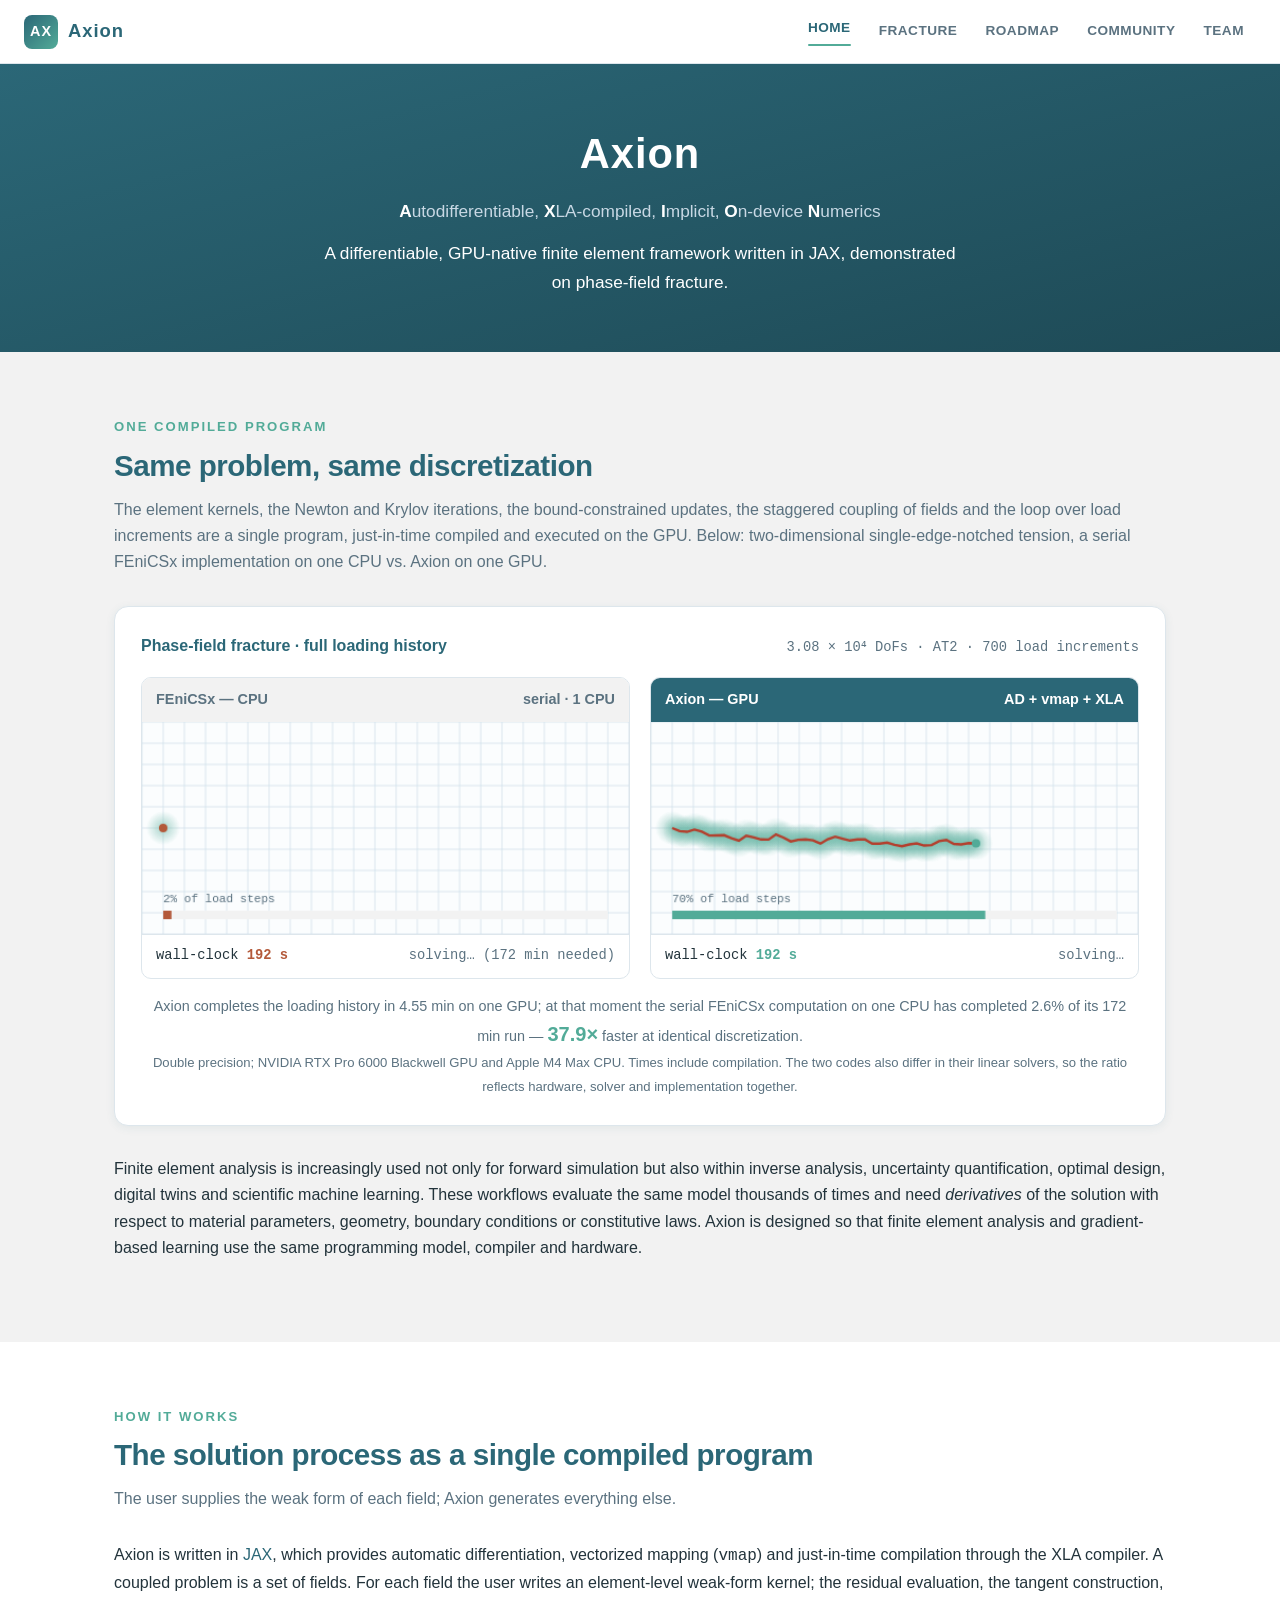
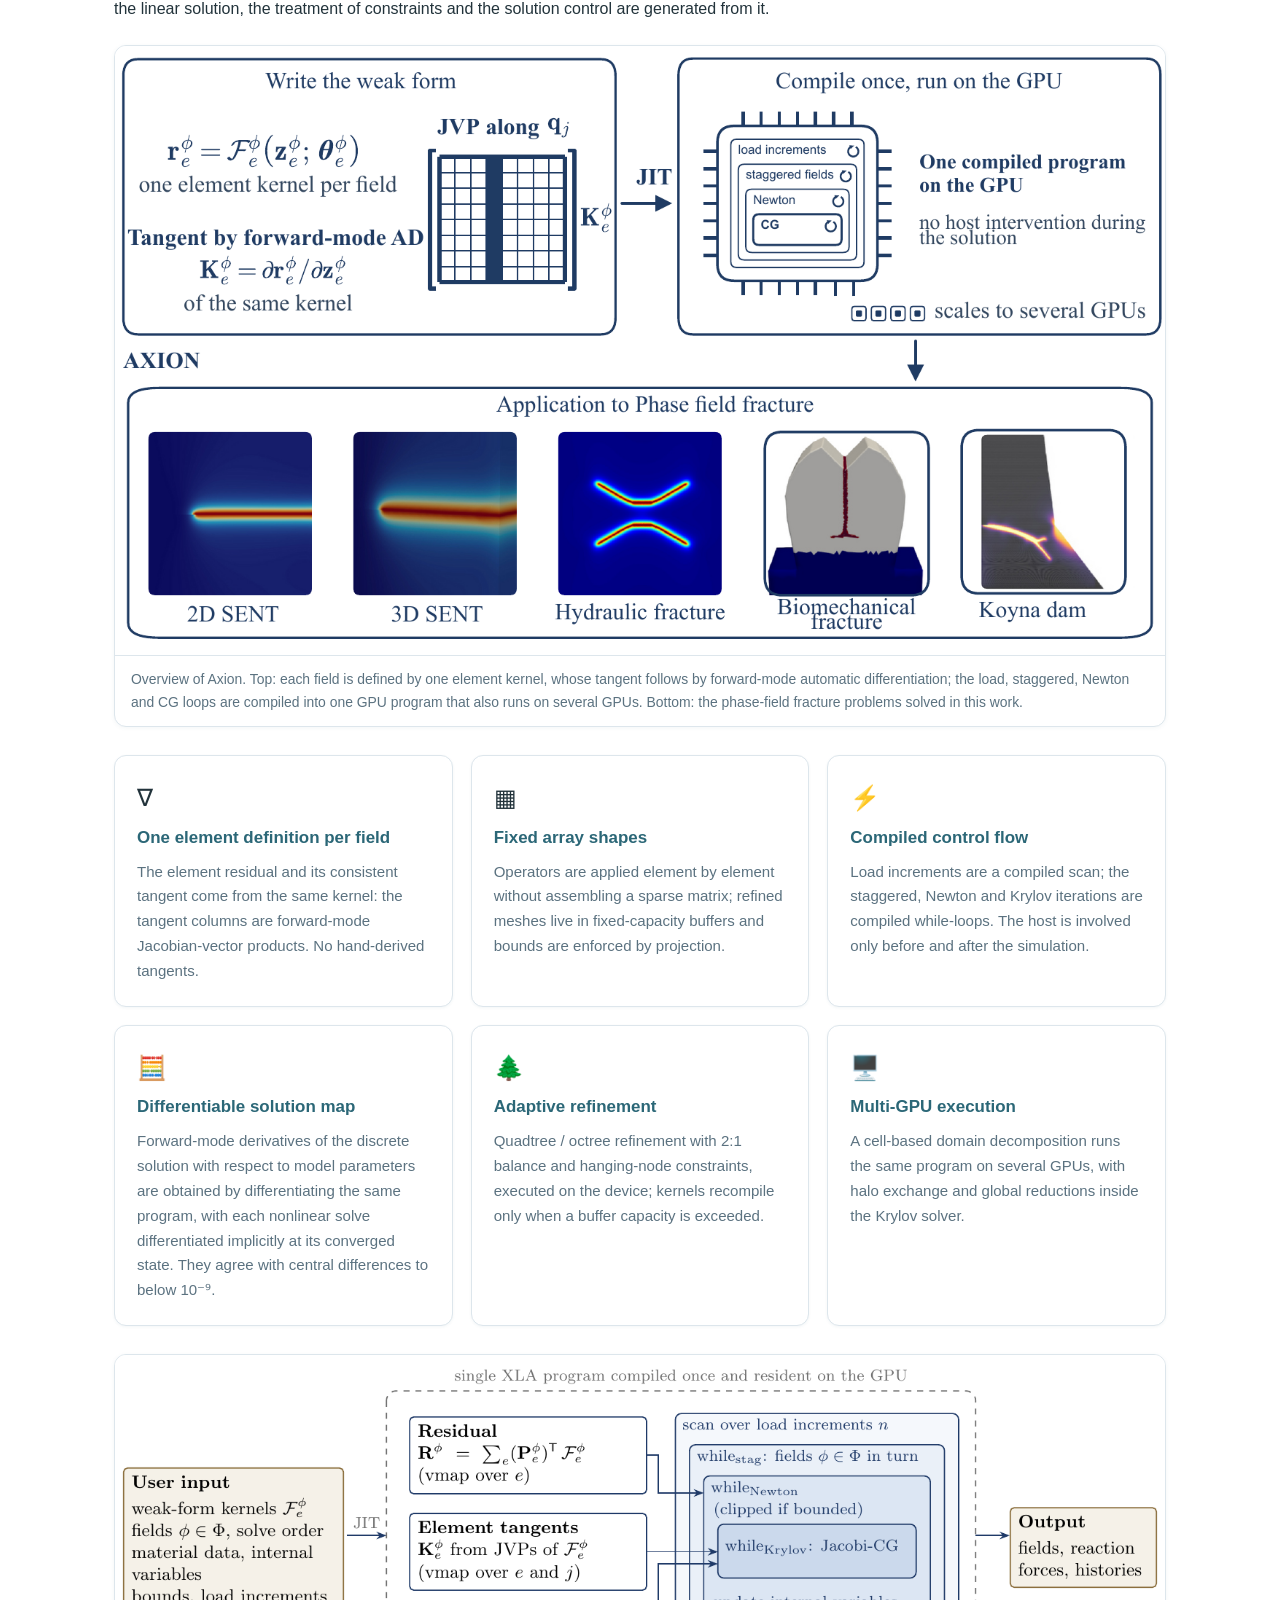
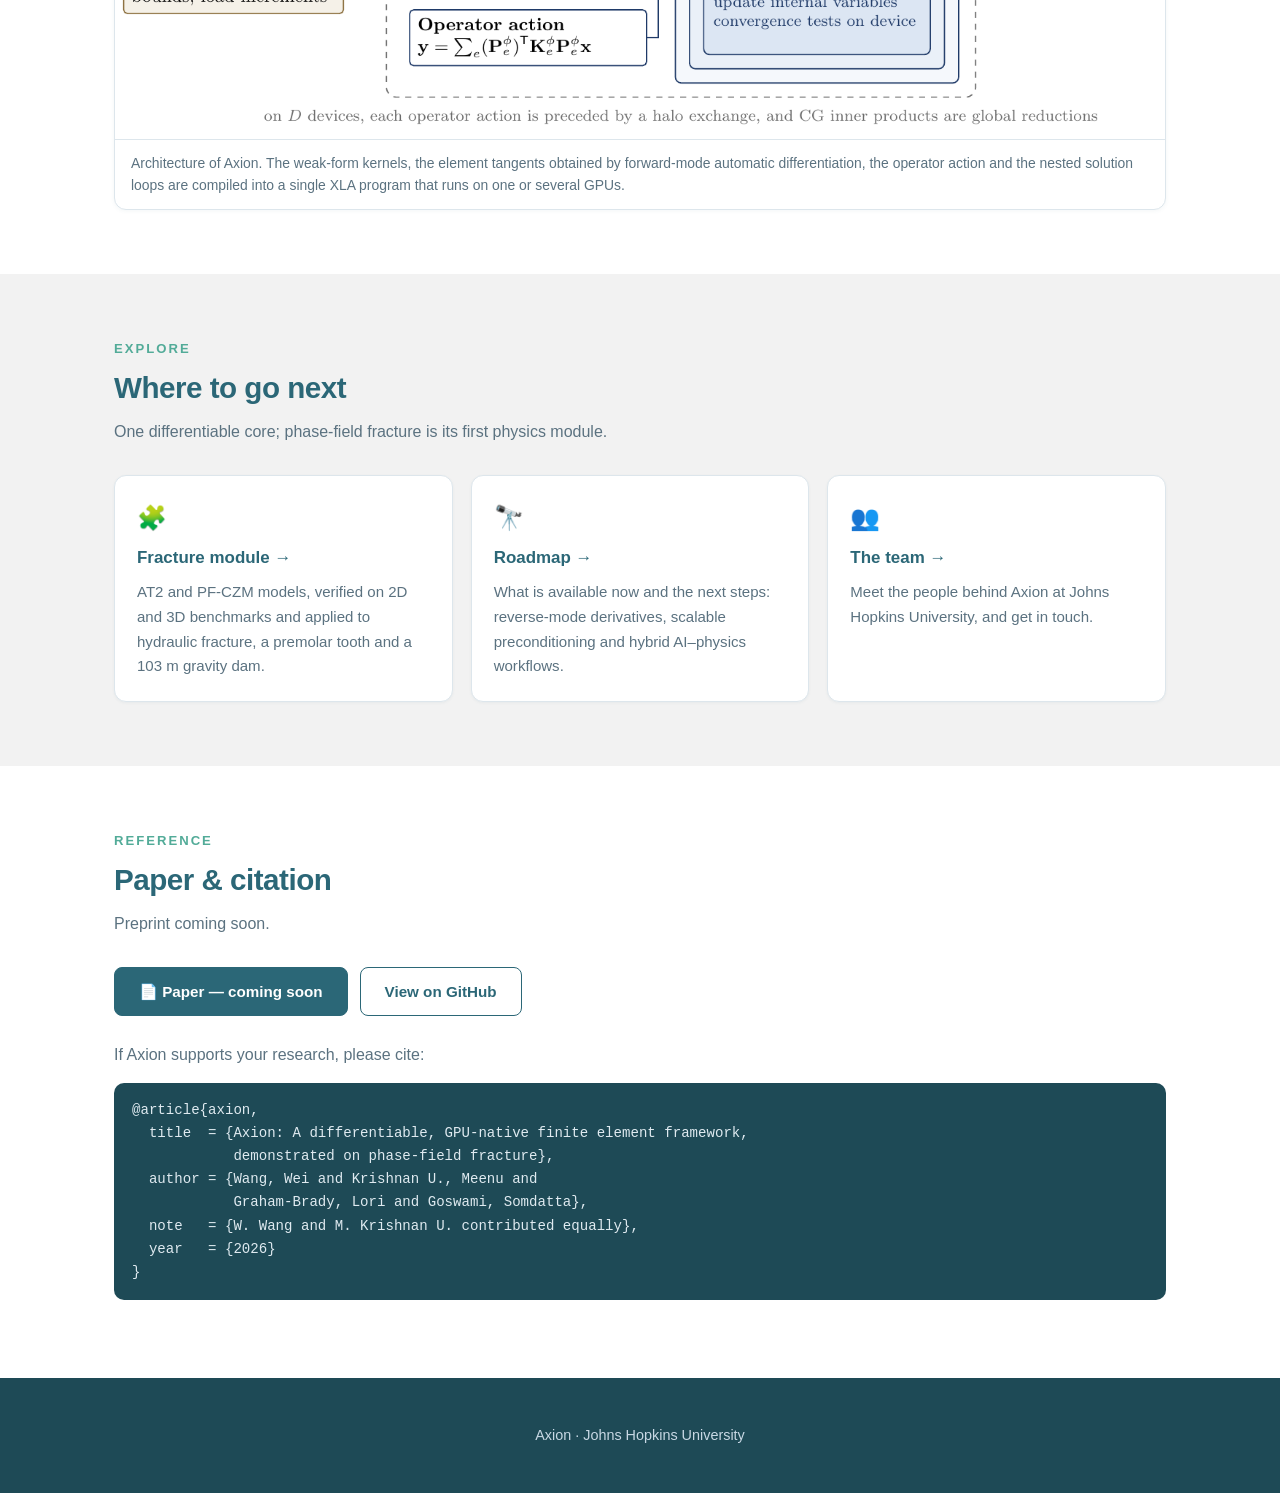
==== index.html @ ba072414 "initial commit" ====
<!DOCTYPE html>
<html lang="en">
<head>
<meta charset="UTF-8">
<meta name="viewport" content="width=device-width, initial-scale=1.0">
<title>Axion — A differentiable, GPU-native finite element framework</title>
<meta name="description" content="Axion: a differentiable, GPU-native finite element framework written in JAX. The complete nonlinear solution process, including load stepping, is compiled into a single program that runs on the GPU. Demonstrated on phase-field fracture.">
<link rel="stylesheet" href="assets/styles.css">
</head>
<body>

<!-- ===== NAV ===== -->
<nav class="nav">
  <a class="brand" href="index.html"><span class="logo">AX</span> Axion</a>
  <button class="burger" id="burger" aria-label="Menu">☰</button>
  <div class="links" id="navlinks">
    <a href="index.html" class="active">Home</a>
    <a href="fracture.html">Fracture</a>
    <a href="models.html">Roadmap</a>
    <a href="community.html">Community</a>
    <a href="team.html">Team</a>
  </div>
</nav>

<!-- ===== PAGE HEADER ===== -->
<header class="phead">
  <h1>Axion</h1>
  <p><strong style="color:#fff">A</strong>utodifferentiable, <strong style="color:#fff">X</strong>LA-compiled,
     <strong style="color:#fff">I</strong>mplicit, <strong style="color:#fff">O</strong>n-device
     <strong style="color:#fff">N</strong>umerics</p>
  <p style="margin-top:14px; color:#fff">A differentiable, GPU-native finite element framework written in JAX,
     demonstrated on phase-field fracture.</p>
</header>

<!-- ===== WALL-CLOCK COMPARISON ===== -->
<section id="game" class="block alt">
  <div class="wrap">
    <p class="kicker">One compiled program</p>
    <h2>Same problem, same discretization</h2>
    <p class="sub">The element kernels, the Newton and Krylov iterations, the bound-constrained updates, the
      staggered coupling of fields and the loop over load increments are a single program, just-in-time
      compiled and executed on the GPU. Below: two-dimensional single-edge-notched tension,
      a serial FEniCSx implementation on one CPU vs. Axion on one GPU.</p>

    <div class="race">
      <div class="race-head">
        <span class="t">Phase-field fracture · full loading history</span>
        <span class="d">3.08 × 10⁴ DoFs · AT2 · 700 load increments</span>
      </div>
      <div class="lanes">
        <div class="lane cpu">
          <div class="label"><span>FEniCSx — CPU</span><span>serial · 1 CPU</span></div>
          <canvas id="cv-cpu" width="460" height="200"></canvas>
          <div class="meter"><span>wall-clock <span class="clock" id="clk-cpu">0 s</span></span><span class="status" id="st-cpu">solving…</span></div>
        </div>
        <div class="lane gpu">
          <div class="label"><span>Axion — GPU</span><span>AD + vmap + XLA</span></div>
          <canvas id="cv-gpu" width="460" height="200"></canvas>
          <div class="meter"><span>wall-clock <span class="clock" id="clk-gpu">0 s</span></span><span class="status" id="st-gpu">solving…</span></div>
        </div>
      </div>
      <div class="race-foot">
        Axion completes the loading history in 4.55 min on one GPU; at that moment the serial FEniCSx
        computation on one CPU has completed 2.6% of its 172 min run —
        <span class="big">37.9×</span> faster at identical discretization.
        <br><span style="font-size:.82rem">Double precision; NVIDIA RTX Pro 6000 Blackwell GPU and
        Apple M4 Max CPU. Times include compilation. The two codes also differ in their linear
        solvers, so the ratio reflects hardware, solver and implementation together.</span>
      </div>
    </div>

    <p class="body" style="margin-top:30px">
      Finite element analysis is increasingly used not only for forward simulation but also
      within inverse analysis, uncertainty quantification, optimal design, digital twins and
      scientific machine learning. These workflows evaluate the same model thousands of
      times and need <em>derivatives</em> of the solution with respect to material
      parameters, geometry, boundary conditions or constitutive laws. Axion is designed so
      that finite element analysis and gradient-based learning use the same programming
      model, compiler and hardware.
    </p>
  </div>
</section>

<!-- ===== ARCHITECTURE ===== -->
<section id="jax" class="block">
  <div class="wrap">
    <p class="kicker">How it works</p>
    <h2>The solution process as a single compiled program</h2>
    <p class="sub">The user supplies the weak form of each field; Axion generates everything else.</p>
    <p class="body">
      Axion is written in <a href="https://github.com/jax-ml/jax">JAX</a>, which provides
      automatic differentiation, vectorized mapping (<code>vmap</code>) and just-in-time
      compilation through the XLA compiler. A coupled problem is a set of fields. For each
      field the user writes an element-level weak-form kernel; the residual evaluation, the
      tangent construction, the linear solution, the treatment of constraints and the
      solution control are generated from it.
    </p>
    <figure style="margin-top:22px">
      <img src="assets/overview.png" alt="Overview of Axion: one element kernel per field with its tangent by forward-mode automatic differentiation, the solution loops compiled into one GPU program, and the phase-field fracture problems solved with it">
      <figcaption>Overview of Axion. Top: each field is defined by one element kernel, whose
        tangent follows by forward-mode automatic differentiation; the load, staggered, Newton
        and CG loops are compiled into one GPU program that also runs on several GPUs.
        Bottom: the phase-field fracture problems solved in this work.</figcaption>
    </figure>
    <div class="grid g3" style="margin-top:28px">
      <div class="card"><div class="ic">∇</div><h3>One element definition per field</h3><p>The element residual and its consistent tangent come from the same kernel: the tangent columns are forward-mode Jacobian-vector products. No hand-derived tangents.</p></div>
      <div class="card"><div class="ic">▦</div><h3>Fixed array shapes</h3><p>Operators are applied element by element without assembling a sparse matrix; refined meshes live in fixed-capacity buffers and bounds are enforced by projection.</p></div>
      <div class="card"><div class="ic">⚡</div><h3>Compiled control flow</h3><p>Load increments are a compiled scan; the staggered, Newton and Krylov iterations are compiled while-loops. The host is involved only before and after the simulation.</p></div>
    </div>
    <div class="grid g3" style="margin-top:18px">
      <div class="card"><div class="ic">🧮</div><h3>Differentiable solution map</h3><p>Forward-mode derivatives of the discrete solution with respect to model parameters are obtained by differentiating the same program, with each nonlinear solve differentiated implicitly at its converged state. They agree with central differences to below 10⁻⁹.</p></div>
      <div class="card"><div class="ic">🌲</div><h3>Adaptive refinement</h3><p>Quadtree / octree refinement with 2:1 balance and hanging-node constraints, executed on the device; kernels recompile only when a buffer capacity is exceeded.</p></div>
      <div class="card"><div class="ic">🖥️</div><h3>Multi-GPU execution</h3><p>A cell-based domain decomposition runs the same program on several GPUs, with halo exchange and global reductions inside the Krylov solver.</p></div>
    </div>
    <figure style="margin-top:28px">
      <img src="assets/architecture.png" alt="Architecture of Axion: weak-form kernels are compiled, together with the nested solution loops, into a single XLA program">
      <figcaption>Architecture of Axion. The weak-form kernels, the element tangents obtained by
        forward-mode automatic differentiation, the operator action and the nested solution
        loops are compiled into a single XLA program that runs on one or several GPUs.</figcaption>
    </figure>
  </div>
</section>

<!-- ===== WHERE TO GO NEXT ===== -->
<section class="block alt">
  <div class="wrap">
    <p class="kicker">Explore</p>
    <h2>Where to go next</h2>
    <p class="sub">One differentiable core; phase-field fracture is its first physics module.</p>
    <div class="grid g3">
      <a class="card" href="fracture.html" style="color:inherit">
        <div class="ic">🧩</div><h3>Fracture module →</h3>
        <p>AT2 and PF-CZM models, verified on 2D and 3D benchmarks and applied to hydraulic fracture, a premolar tooth and a 103 m gravity dam.</p>
      </a>
      <a class="card" href="models.html" style="color:inherit">
        <div class="ic">🔭</div><h3>Roadmap →</h3>
        <p>What is available now and the next steps: reverse-mode derivatives, scalable preconditioning and hybrid AI–physics workflows.</p>
      </a>
      <a class="card" href="team.html" style="color:inherit">
        <div class="ic">👥</div><h3>The team →</h3>
        <p>Meet the people behind Axion at Johns Hopkins University, and get in touch.</p>
      </a>
    </div>
  </div>
</section>

<!-- ===== PAPER & CITATION ===== -->
<section id="cite" class="block">
  <div class="wrap">
    <p class="kicker">Reference</p>
    <h2>Paper &amp; citation</h2>
    <p class="sub">Preprint coming soon.</p>
    <div class="linkrow">
      <!-- set these to the preprint and to the repository once they are public -->
      <a class="btn primary" href="#cite">📄 Paper — coming soon</a>
      <a class="btn" href="https://github.com/Centrum-IntelliPhysics/AXION">View on GitHub</a>
    </div>
    <p class="sub" style="margin-bottom:10px">If Axion supports your research, please cite:</p>
    <pre><code>@article{axion,
  title  = {Axion: A differentiable, GPU-native finite element framework,
            demonstrated on phase-field fracture},
  author = {Wang, Wei and Krishnan U., Meenu and
            Graham-Brady, Lori and Goswami, Somdatta},
  note   = {W. Wang and M. Krishnan U. contributed equally},
  year   = {2026}
}</code></pre>
  </div>
</section>

<!-- ===== FOOTER ===== -->
<footer class="site">
  <p>Axion · Johns Hopkins University</p>
</footer>

<button id="totop" title="Back to top" aria-label="Back to top">↑</button>
<script src="assets/site.js"></script>
</body>
</html>
---- assets/styles.css ----
/* ============================================================
   Axion — shared styles (multi-page site)
   ============================================================ */
:root{
  --primary:#2b6777;      /* deep teal   */
  --primary-dark:#1e4a56;
  --accent:#52ab98;       /* green-teal  */
  --soft:#c8d8e4;         /* light blue  */
  --bg:#ffffff;
  --bg-alt:#f2f2f2;
  --text:#22333b;
  --muted:#5b7280;
  --border:#dde6ec;
  --max:1100px;
}
*{box-sizing:border-box}
html{scroll-behavior:smooth}
body{
  margin:0; background:var(--bg); color:var(--text);
  font-family:-apple-system,BlinkMacSystemFont,"Segoe UI",Helvetica,Arial,sans-serif;
  line-height:1.65;
}
a{color:var(--primary); text-decoration:none}
a:hover{text-decoration:underline}
.wrap{max-width:var(--max); margin:0 auto; padding:0 24px}
img{max-width:100%}

/* ---------- top nav (FEniCS-style) ---------- */
.nav{
  position:sticky; top:0; z-index:200;
  background:#fff; border-bottom:1px solid var(--border);
  display:flex; align-items:center; justify-content:space-between;
  padding:0 24px; height:64px;
}
.nav .brand{display:flex; align-items:center; gap:10px; font-weight:800; font-size:1.15rem; color:var(--primary); letter-spacing:1px}
.nav .brand:hover{text-decoration:none}
.nav .brand .logo{
  width:34px; height:34px; border-radius:8px; display:grid; place-items:center;
  background:linear-gradient(135deg,var(--primary),var(--accent)); color:#fff; font-weight:800; font-size:.9rem;
}
.nav .links{display:flex; align-items:center; gap:4px}
.nav .links a{
  color:var(--muted); font-weight:600; font-size:.85rem; letter-spacing:.5px; text-transform:uppercase;
  padding:8px 12px; border-radius:6px;
}
.nav .links a:hover{color:var(--primary); background:var(--bg-alt); text-decoration:none}
.nav .links a.active{color:var(--primary)}
.nav .links a.active::after{content:""; display:block; height:2px; background:var(--accent); border-radius:2px; margin-top:4px}
.nav .links a.cta{background:var(--primary); color:#fff}
.nav .links a.cta:hover{background:var(--primary-dark); color:#fff}
.nav .burger{display:none; background:none; border:none; font-size:1.5rem; color:var(--primary); cursor:pointer}
@media(max-width:860px){
  .nav .links{
    position:absolute; top:64px; left:0; right:0; flex-direction:column; align-items:stretch; gap:0;
    background:#fff; border-bottom:1px solid var(--border); padding:8px 12px;
    display:none; box-shadow:0 8px 20px rgba(30,74,86,.1);
  }
  .nav .links.open{display:flex}
  .nav .links a{padding:12px; border-radius:8px}
  .nav .links a.active::after{display:none}
  .nav .burger{display:block}
}

/* ---------- video cover ---------- */
.cover{position:relative; overflow:hidden; min-height:78vh; display:grid; place-items:center; text-align:center; color:#fff}
.cover.short{min-height:46vh}
.cover-vid{position:absolute; inset:0; width:100%; height:100%; object-fit:cover; z-index:0; background:#eef3f6}
.cover-scrim{position:absolute; inset:0; z-index:1;
  background:linear-gradient(180deg,rgba(255,255,255,.15) 0%,rgba(43,103,119,.12) 60%,rgba(30,74,86,.25) 100%);}
.cover-card{
  position:relative; z-index:2; margin:0 20px; padding:44px 52px; border-radius:18px;
  background:rgba(30,74,86,.62); backdrop-filter:blur(8px); -webkit-backdrop-filter:blur(8px);
  border:1px solid rgba(255,255,255,.22); box-shadow:0 18px 50px rgba(15,40,48,.35); max-width:780px;
}
.cover-card .eyebrow{color:var(--soft); font-weight:600; font-size:.85rem; letter-spacing:2px; text-transform:uppercase}
.cover-card h1{font-size:3.8rem; margin:8px 0 4px; letter-spacing:3px; font-weight:800}
.cover-card .expand{color:var(--soft); font-size:.98rem; margin:0 0 16px}
.cover-card .expand b{color:#fff}
.cover-card p.lead{color:#eef4f7; font-size:1.12rem; margin:0 auto; max-width:620px}
.cover-card p.lead strong{color:#fff}
.cover-sim{
  display:inline-flex; align-items:center; gap:10px; flex-wrap:wrap; justify-content:center;
  margin-top:22px; padding:8px 16px; border-radius:22px;
  background:rgba(255,255,255,.12); border:1px solid rgba(255,255,255,.25);
  color:#eaf3f7; font-size:.82rem; font-family:ui-monospace,monospace;
}
.cover-sim .dot{width:8px; height:8px; border-radius:50%; background:var(--accent); animation:pulse 1.6s ease-in-out infinite}
@keyframes pulse{0%,100%{opacity:1}50%{opacity:.35}}
.cover-sim b{color:#fff}
.cover-btns{margin-top:26px; display:flex; gap:12px; justify-content:center; flex-wrap:wrap}
@media(max-width:620px){.cover-card{padding:32px 26px}.cover-card h1{font-size:2.6rem}}

/* clean video banner (text baked into the video) */
.cover-banner{position:relative; background:#fff; border-bottom:1px solid var(--border); text-align:center; padding:10px 24px}
.cover-banner video{display:inline-block; width:100%; max-width:1120px; height:auto; vertical-align:middle}

/* intro block below the banner */
.intro{text-align:center}
.lead-big{font-size:1.3rem; color:var(--text)}
.lead-big strong{color:var(--primary)}
.intro .lead-big{max-width:820px; margin:0 auto}
.sim-chip{display:inline-flex; align-items:center; gap:10px; flex-wrap:wrap; justify-content:center;
  margin-top:20px; padding:8px 16px; border-radius:22px; background:var(--bg-alt); border:1px solid var(--border);
  color:var(--muted); font-family:ui-monospace,monospace; font-size:.82rem}
.sim-chip .dot{width:8px; height:8px; border-radius:50%; background:var(--accent); animation:pulse 1.6s ease-in-out infinite}
.sim-chip b{color:var(--primary)}
.intro .cover-btns{margin-top:24px; display:flex; gap:12px; justify-content:center; flex-wrap:wrap}

/* page header (non-video pages) */
.phead{background:linear-gradient(165deg,var(--primary),var(--primary-dark)); color:#fff; padding:56px 24px; text-align:center}
.phead h1{font-size:2.6rem; margin:0 0 8px; letter-spacing:1px}
.phead p{color:var(--soft); margin:0 auto; max-width:640px; font-size:1.08rem}

/* ---------- buttons ---------- */
.btn{
  display:inline-block; padding:11px 24px; border-radius:8px; font-weight:600; font-size:.95rem;
  border:1px solid var(--primary); background:transparent; color:var(--primary); cursor:pointer;
}
.btn.primary{background:var(--primary); border-color:var(--primary); color:#fff}
.btn.accent{background:var(--accent); border-color:var(--accent); color:#fff}
.btn.ghost-light{border-color:rgba(255,255,255,.55); color:#fff; background:transparent}
.btn:hover{text-decoration:none; filter:brightness(1.06)}

/* ---------- sections ---------- */
section.block{padding:64px 0}
section.block.alt{background:var(--bg-alt)}
.kicker{color:var(--accent); font-weight:700; font-size:.82rem; letter-spacing:2px; text-transform:uppercase; margin:0 0 4px}
h2{font-size:1.85rem; margin:0 0 6px; letter-spacing:-.5px; color:var(--primary)}
.sub{color:var(--muted); margin:0 0 30px}
p.body{color:var(--text)}

/* grids & cards */
.grid{display:grid; gap:18px}
.g2{grid-template-columns:repeat(2,1fr)}
.g3{grid-template-columns:repeat(3,1fr)}
.g4{grid-template-columns:repeat(4,1fr)}
@media(max-width:860px){.g2,.g3,.g4{grid-template-columns:1fr}}
.card{background:#fff; border:1px solid var(--border); border-radius:12px; padding:22px; box-shadow:0 1px 3px rgba(43,103,119,.06)}
.card h3{margin:0 0 8px; font-size:1.06rem; color:var(--primary)}
.card p{margin:0; color:var(--muted); font-size:.94rem}
.card .ic{font-size:1.5rem; margin-bottom:6px}

/* stats */
.stats{display:grid; grid-template-columns:repeat(3,1fr); gap:18px; margin:0 0 30px}
@media(max-width:860px){.stats{grid-template-columns:1fr}}
.stat{background:var(--primary); color:#fff; border-radius:12px; padding:22px; text-align:center}
.stat .num{font-size:2.3rem; font-weight:800; color:#fff}
.stat .lab{color:var(--soft); font-size:.88rem; margin-top:4px}

/* table */
table.bench{width:100%; border-collapse:collapse; margin-top:8px; font-size:.92rem; background:#fff}
table.bench th,table.bench td{border:1px solid var(--border); padding:9px 12px; text-align:center}
table.bench thead th{background:var(--primary); color:#fff}
table.bench td.model{font-family:ui-monospace,monospace; color:var(--primary); font-weight:700; text-align:left}
table.bench td.gain{color:var(--accent); font-weight:800}
.tscroll{overflow-x:auto}

/* figures */
figure{margin:0; background:#fff; border:1px solid var(--border); border-radius:12px; overflow:hidden; box-shadow:0 1px 4px rgba(43,103,119,.06)}
figure img{display:block; width:100%; height:auto; background:#fff}
figcaption{padding:12px 16px; color:var(--muted); font-size:.87rem; border-top:1px solid var(--border)}
.split{display:grid; grid-template-columns:1.15fr .85fr; gap:26px; align-items:start}
@media(max-width:860px){.split{grid-template-columns:1fr}}
.pstate{background:#fff; border-left:4px solid var(--accent); border-radius:0 10px 10px 0; padding:18px 22px; box-shadow:0 1px 4px rgba(43,103,119,.06)}
.pstate h4{margin:0 0 8px; color:var(--primary); font-size:1rem}
.pstate ul{margin:0; padding-left:18px; color:var(--muted); font-size:.93rem}
.pstate li{margin-bottom:5px}

/* module cards */
.module{background:#fff; border:1px solid var(--border); border-radius:14px; padding:26px; position:relative; box-shadow:0 1px 4px rgba(43,103,119,.07)}
.module .num{font-family:ui-monospace,monospace; color:var(--soft); font-weight:700; font-size:.85rem}
.module h3{margin:4px 0 10px; font-size:1.15rem; color:var(--primary)}
.module .pill{position:absolute; top:22px; right:22px; font-size:.75rem; font-weight:700; padding:4px 12px; border-radius:14px; letter-spacing:.5px}
.pill.live{background:#e2f3ee; color:#2e7d68; border:1px solid var(--accent)}
.pill.soon{background:var(--bg-alt); color:var(--muted); border:1px solid var(--border)}
.module p{color:var(--muted); font-size:.95rem}
.module.ghost{border-style:dashed; box-shadow:none; background:transparent}

/* race animation */
.race{background:#fff; border:1px solid var(--border); border-radius:14px; padding:26px; box-shadow:0 2px 10px rgba(43,103,119,.08)}
.race-head{display:flex; justify-content:space-between; align-items:baseline; flex-wrap:wrap; gap:8px; margin-bottom:18px}
.race-head .t{font-weight:700; color:var(--primary)}
.race-head .d{color:var(--muted); font-size:.86rem; font-family:ui-monospace,monospace}
.lanes{display:grid; grid-template-columns:1fr 1fr; gap:20px}
@media(max-width:860px){.lanes{grid-template-columns:1fr}}
.lane{border:1px solid var(--border); border-radius:10px; overflow:hidden}
.lane .label{display:flex; justify-content:space-between; align-items:center; padding:10px 14px; font-size:.9rem; font-weight:700}
.lane.cpu .label{background:var(--bg-alt); color:var(--muted)}
.lane.gpu .label{background:var(--primary); color:#fff}
.lane canvas{display:block; width:100%; height:auto; background:#fbfdfe}
.lane .meter{padding:10px 14px; border-top:1px solid var(--border); display:flex; justify-content:space-between; font-family:ui-monospace,monospace; font-size:.86rem}
.meter .clock{font-weight:700}
.lane.cpu .clock{color:#b3593a}
.lane.gpu .clock{color:var(--accent)}
.meter .status{color:var(--muted)}
.race-foot{margin-top:16px; text-align:center; color:var(--muted); font-size:.9rem}
.race-foot .big{color:var(--accent); font-weight:800; font-size:1.25rem}

/* team */
.team-grid{display:grid; grid-template-columns:repeat(4,1fr); gap:22px}
@media(max-width:860px){.team-grid{grid-template-columns:repeat(2,1fr)}}
@media(max-width:520px){.team-grid{grid-template-columns:1fr}}
.team-grid.pair{grid-template-columns:repeat(2,1fr); max-width:620px; margin:0 auto}
@media(max-width:520px){.team-grid.pair{grid-template-columns:1fr}}
.person{background:#fff; border:1px solid var(--border); border-radius:14px; padding:24px; text-align:center; box-shadow:0 1px 4px rgba(43,103,119,.06); display:flex; flex-direction:column}
.person .expertise{color:var(--text); font-size:.88rem; margin:8px 0 14px; line-height:1.45}
.person .plinks{margin-top:auto}
.avatar{width:110px; height:110px; border-radius:50%; margin:0 auto 14px; position:relative; overflow:hidden;
  background:linear-gradient(135deg,var(--primary),var(--accent)); display:grid; place-items:center;
  color:#fff; font-size:2rem; font-weight:800; letter-spacing:1px; border:3px solid #fff; box-shadow:0 4px 14px rgba(30,74,86,.25)}
.avatar img{position:absolute; inset:0; width:100%; height:100%; object-fit:cover; filter:grayscale(100%)}
.person h3{margin:0 0 2px; color:var(--primary); font-size:1.1rem}
.person .role{color:var(--accent); font-weight:700; font-size:.82rem; text-transform:uppercase; letter-spacing:.5px}
.person .aff{color:var(--muted); font-size:.88rem; margin:6px 0 10px}
.person .bio{color:var(--text); font-size:.9rem; margin:0 0 12px}
.person .plinks{display:flex; gap:10px; justify-content:center; flex-wrap:wrap}
.person .plinks a{font-size:.82rem; font-weight:600}
.badge-tag{display:inline-block; background:var(--bg-alt); border:1px solid var(--border); color:var(--muted); font-size:.72rem; padding:2px 8px; border-radius:10px; margin-top:6px}

/* community */
.portal{display:grid; grid-template-columns:repeat(3,1fr); gap:18px}
@media(max-width:860px){.portal{grid-template-columns:1fr}}
.portal a.card{display:block; color:inherit}
.portal a.card:hover{text-decoration:none; border-color:var(--accent); box-shadow:0 6px 18px rgba(43,103,119,.12)}
.portal .card .ic{font-size:1.8rem}

/* code */
pre{background:var(--primary-dark); border-radius:10px; padding:16px 18px; overflow:auto; font-size:.88rem}
code{font-family:ui-monospace,SFMono-Regular,Menlo,monospace}
pre code{color:#dfeaf0}
.linkrow{display:flex; gap:12px; flex-wrap:wrap; margin:0 0 26px}

/* footer */
footer.site{padding:42px 24px; text-align:center; color:var(--soft); background:var(--primary-dark); font-size:.9rem}
footer.site p{margin:4px 0}
footer.site a{color:#a9e3d5}
footer.site .fnav{display:flex; gap:16px; justify-content:center; flex-wrap:wrap; margin-bottom:14px}
footer.site .fnav a{color:#cfe6ec; font-weight:600; font-size:.85rem; text-transform:uppercase; letter-spacing:.5px}

/* back to top */
#totop{position:fixed; right:24px; bottom:24px; z-index:150; width:48px; height:48px; border-radius:50%;
  background:var(--primary); color:#fff; border:none; cursor:pointer; font-size:1.25rem; line-height:1;
  box-shadow:0 4px 14px rgba(30,74,86,.35); opacity:0; visibility:hidden; transform:translateY(12px);
  transition:opacity .25s, transform .25s, visibility .25s, background .2s}
#totop.show{opacity:1; visibility:visible; transform:translateY(0)}
#totop:hover{background:var(--accent)}
@media(max-width:860px){#totop{right:16px; bottom:16px; width:44px; height:44px}}
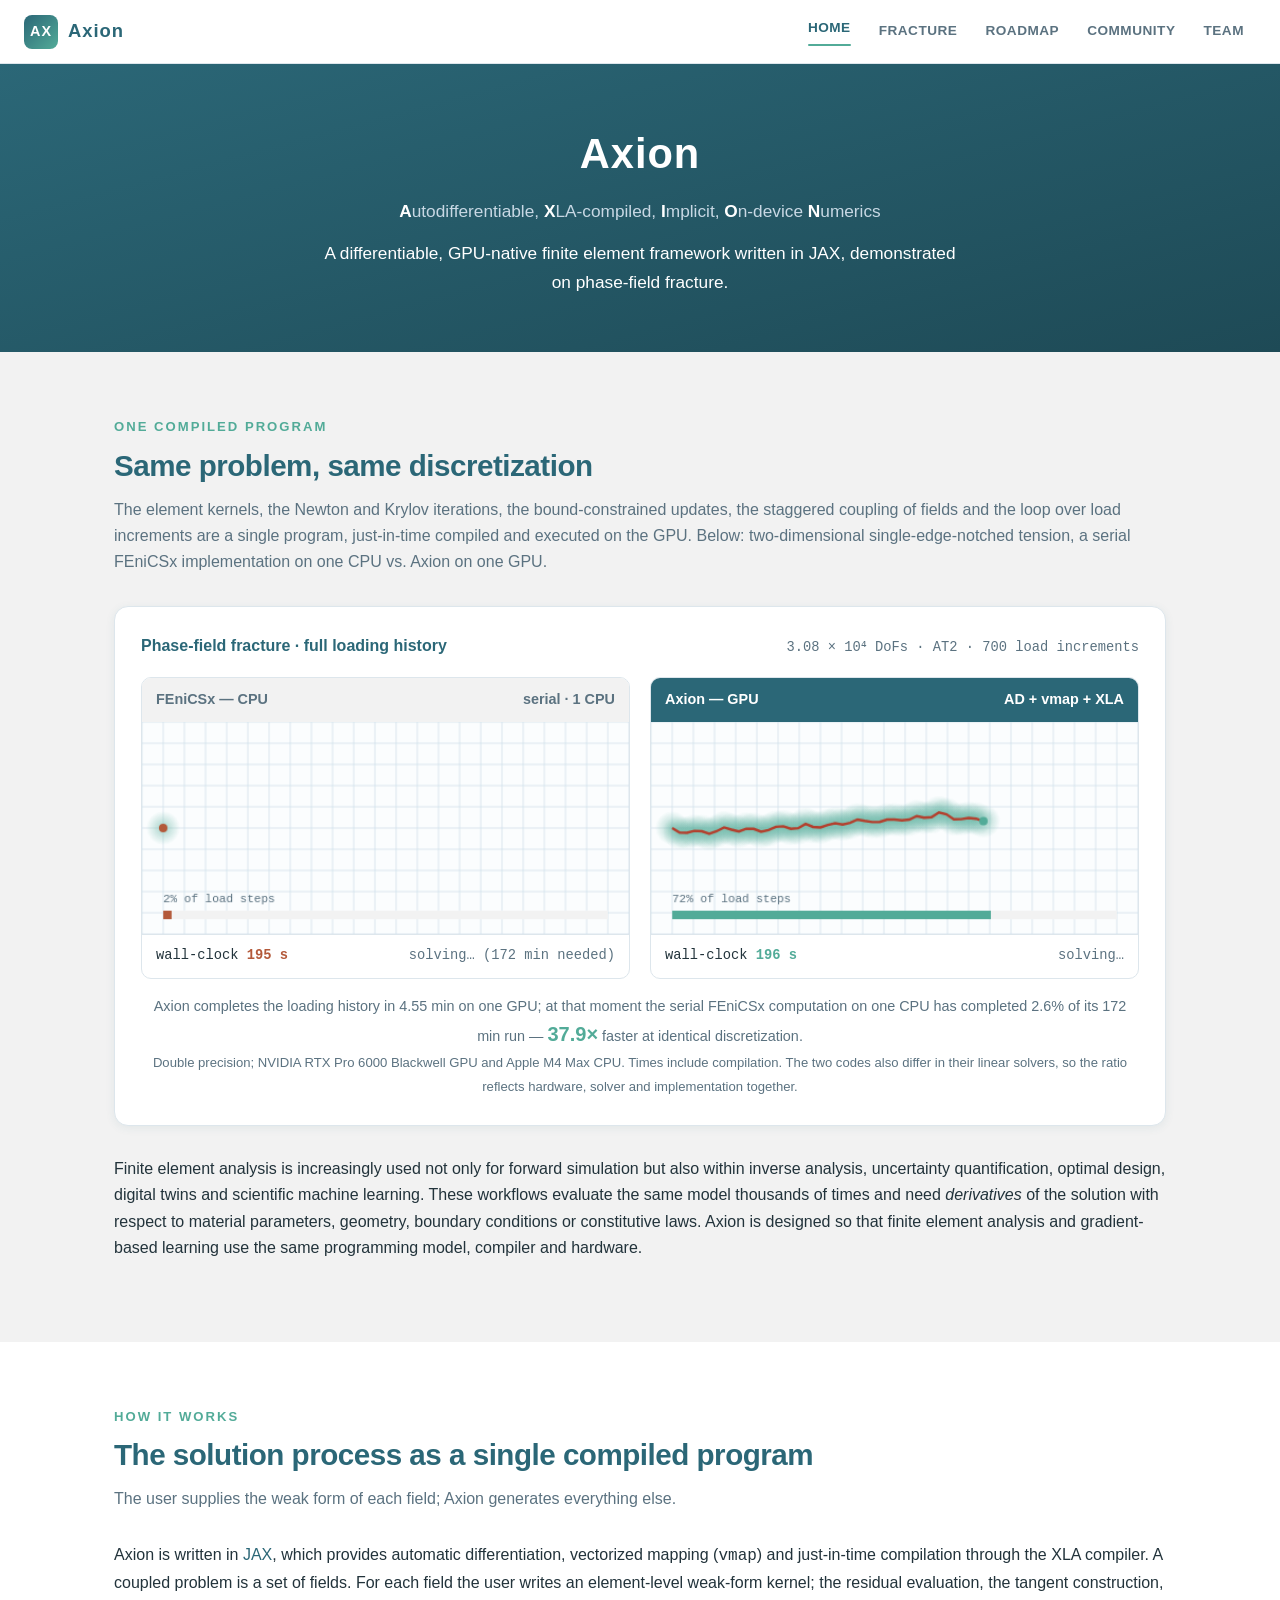
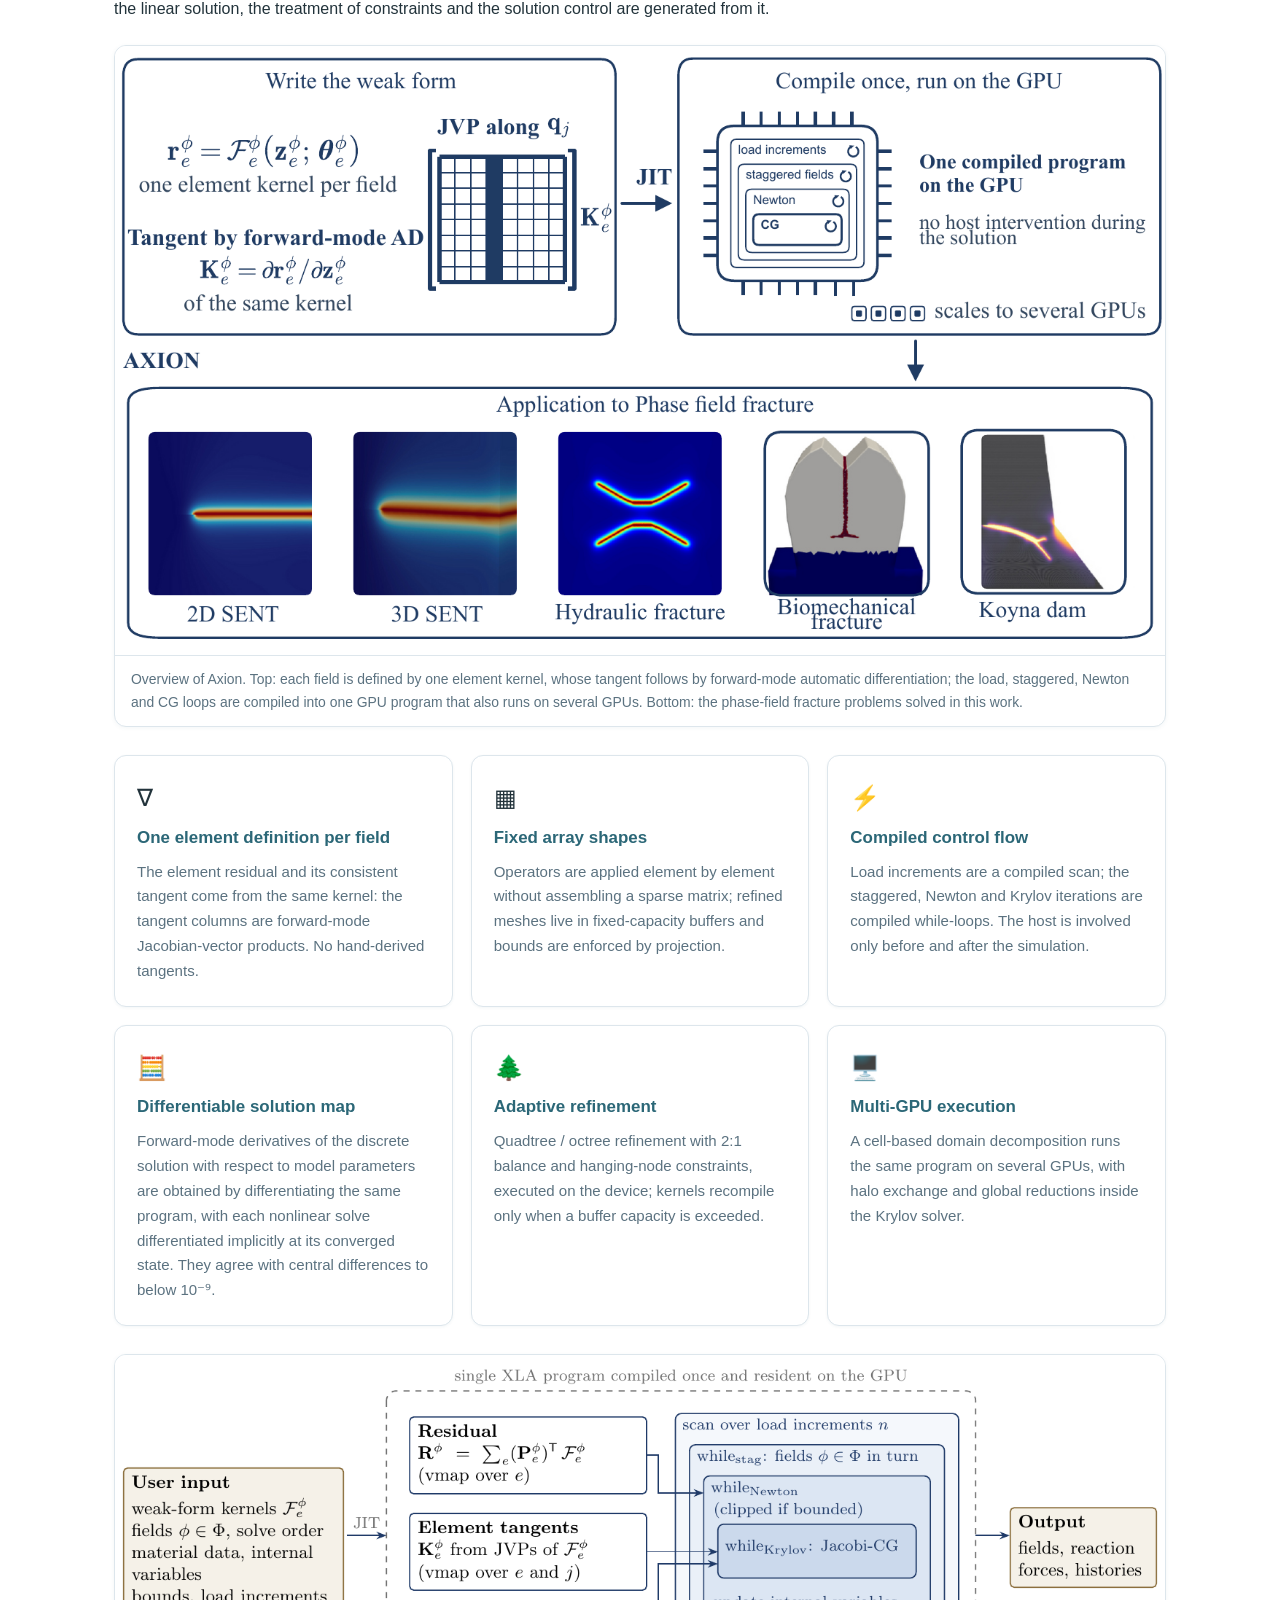
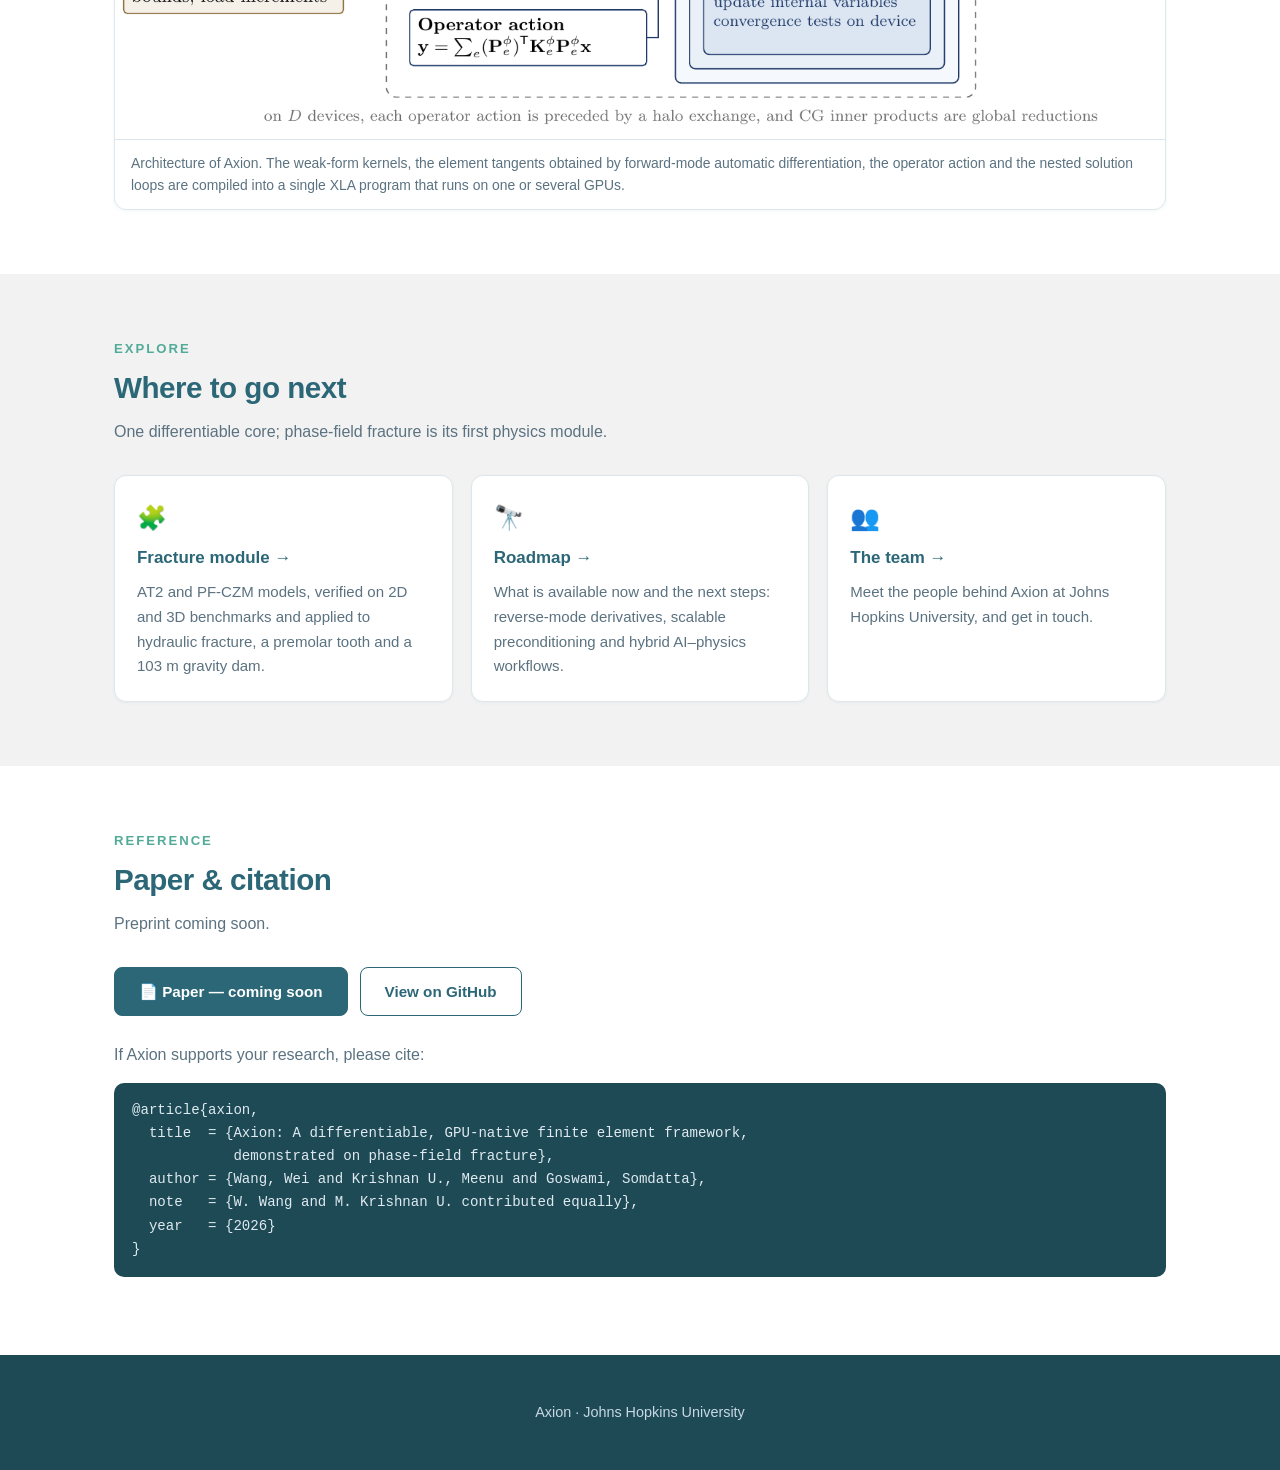
==== commit a0449824: "Add files via upload" ====
--- a/index.html
+++ b/index.html
@@ -159,8 +159,7 @@
     <pre><code>@article{axion,
   title  = {Axion: A differentiable, GPU-native finite element framework,
             demonstrated on phase-field fracture},
-  author = {Wang, Wei and Krishnan U., Meenu and
-            Graham-Brady, Lori and Goswami, Somdatta},
+  author = {Wang, Wei and Krishnan U., Meenu and Goswami, Somdatta},
   note   = {W. Wang and M. Krishnan U. contributed equally},
   year   = {2026}
 }</code></pre>
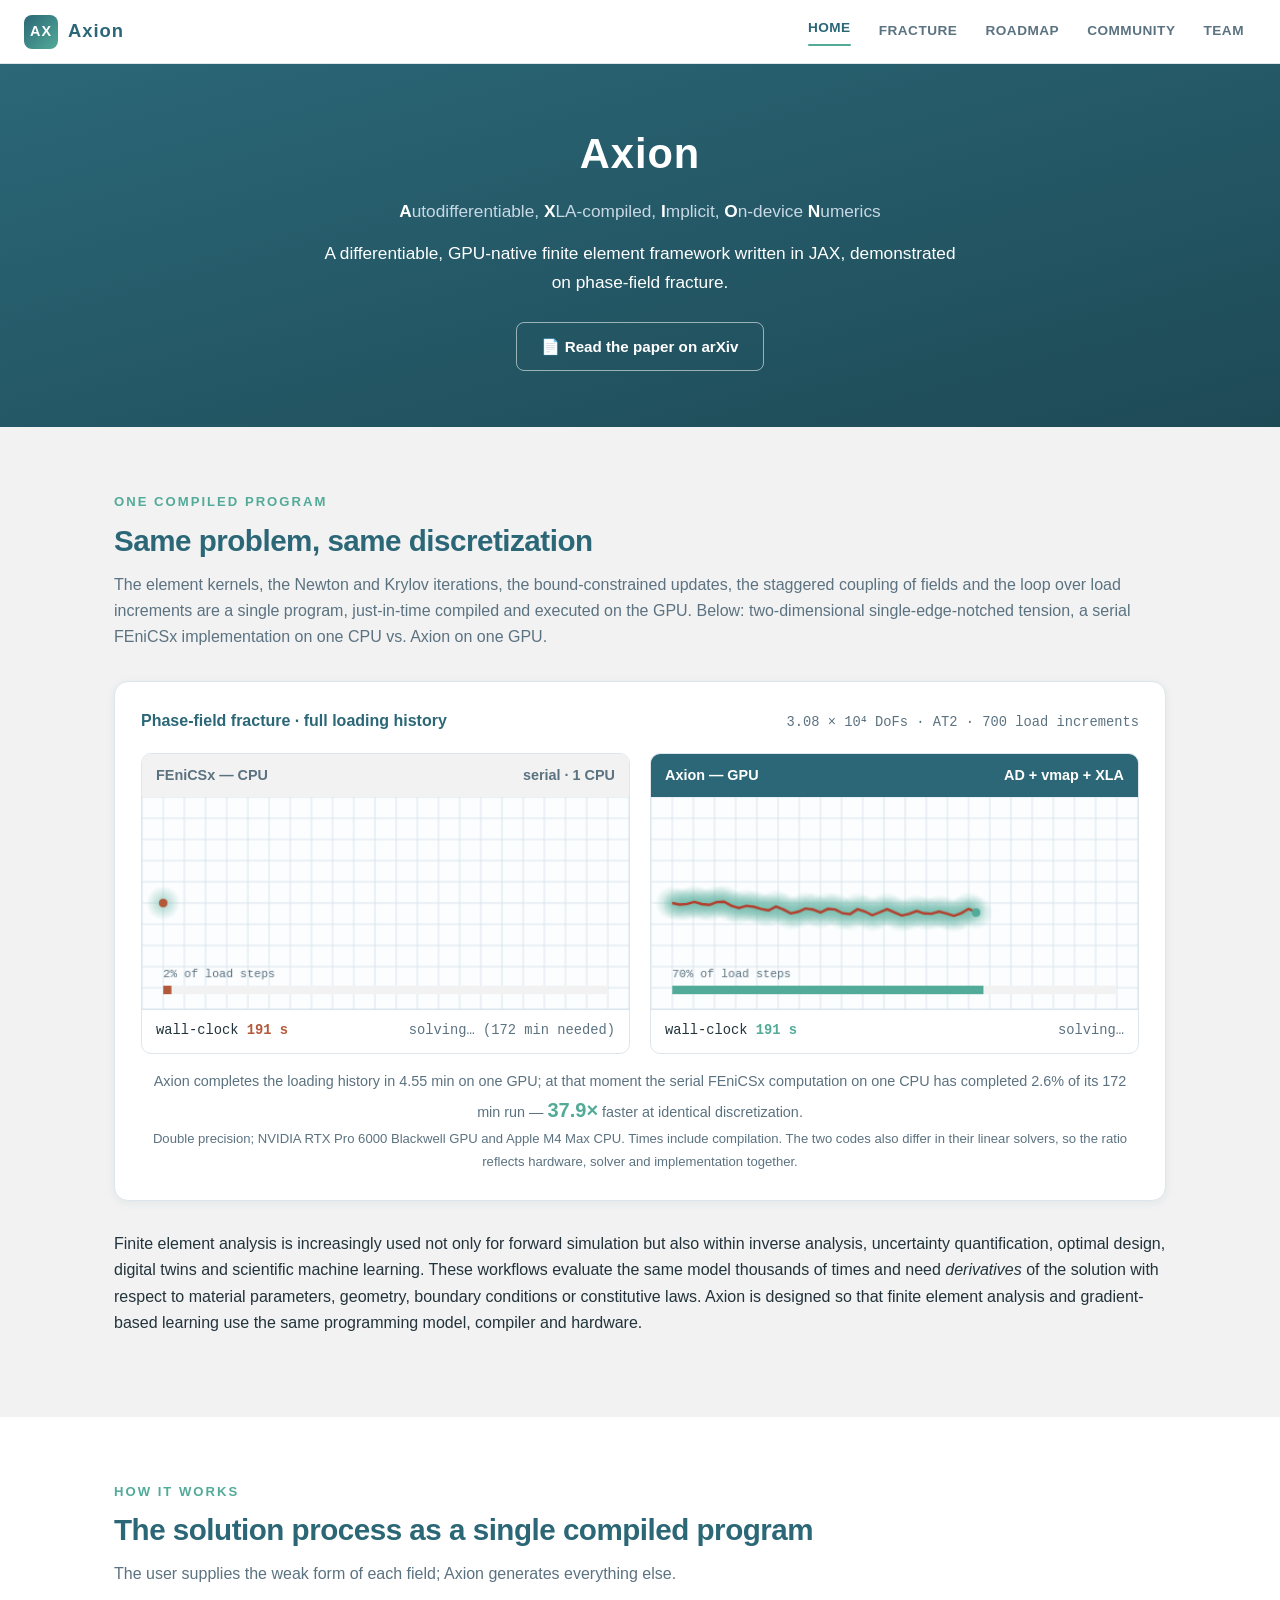
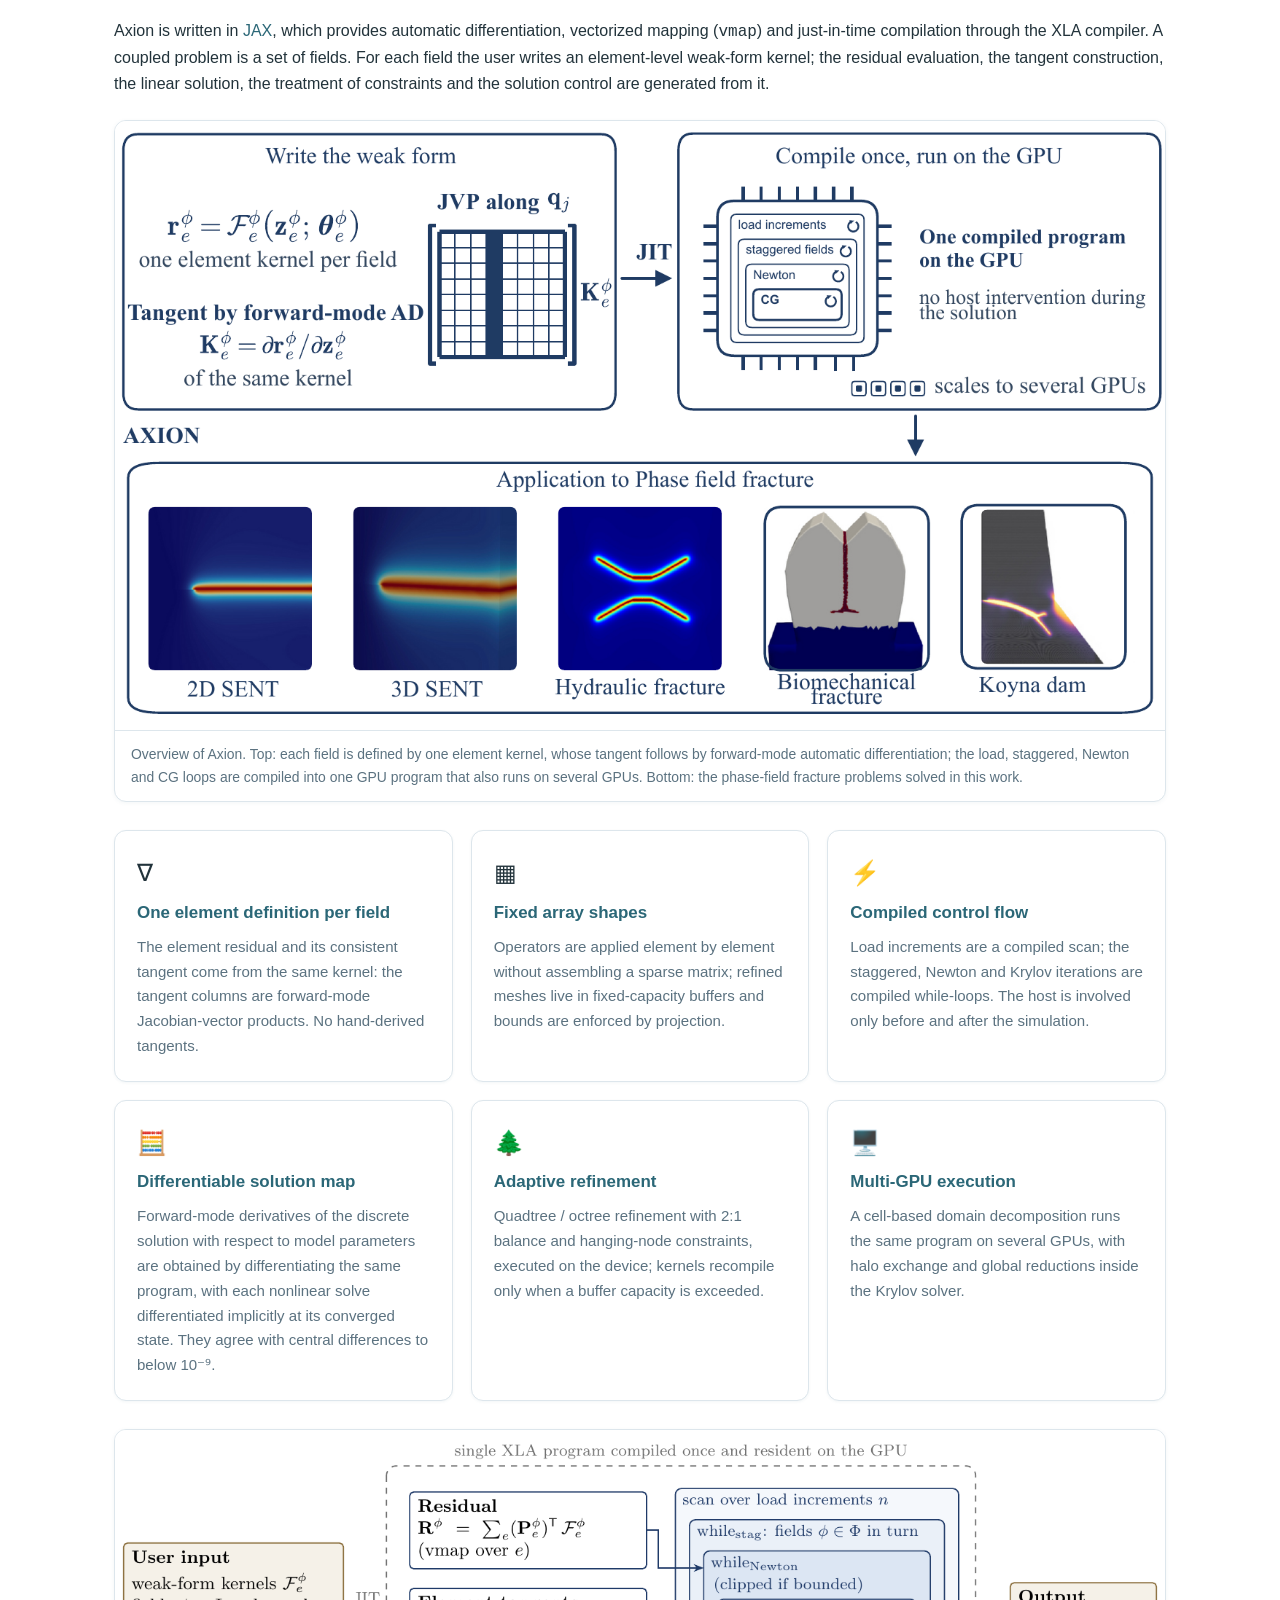
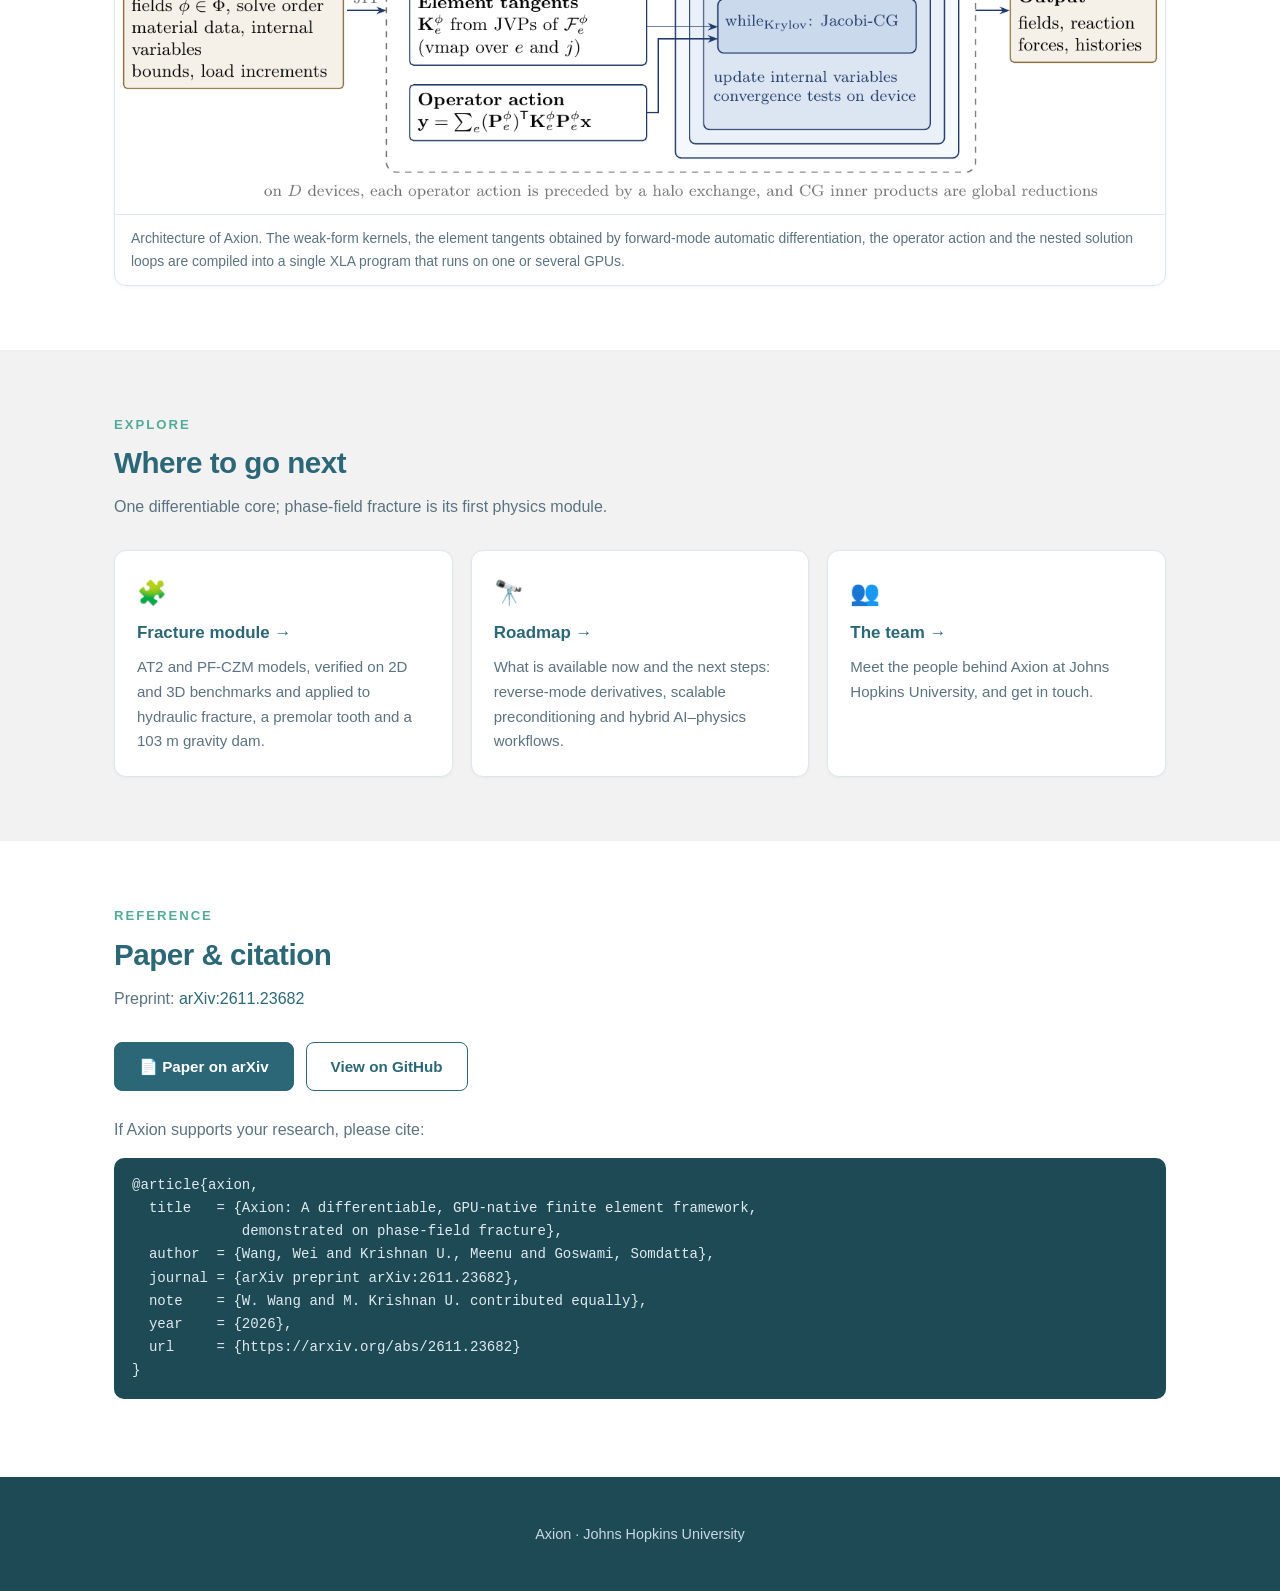
==== commit 510dc95e: "update" ====
--- a/index.html
+++ b/index.html
@@ -30,6 +30,9 @@
      <strong style="color:#fff">N</strong>umerics</p>
   <p style="margin-top:14px; color:#fff">A differentiable, GPU-native finite element framework written in JAX,
      demonstrated on phase-field fracture.</p>
+  <div class="cover-btns">
+    <a class="btn ghost-light" href="https://arxiv.org/abs/2611.23682" target="_blank" rel="noopener">📄 Read the paper on arXiv</a>
+  </div>
 </header>
 
 <!-- ===== WALL-CLOCK COMPARISON ===== -->
@@ -149,19 +152,20 @@
   <div class="wrap">
     <p class="kicker">Reference</p>
     <h2>Paper &amp; citation</h2>
-    <p class="sub">Preprint coming soon.</p>
+    <p class="sub">Preprint: <a href="https://arxiv.org/abs/2611.23682" target="_blank" rel="noopener">arXiv:2611.23682</a></p>
     <div class="linkrow">
-      <!-- set these to the preprint and to the repository once they are public -->
-      <a class="btn primary" href="#cite">📄 Paper — coming soon</a>
+      <a class="btn primary" href="https://arxiv.org/abs/2611.23682" target="_blank" rel="noopener">📄 Paper on arXiv</a>
       <a class="btn" href="https://github.com/Centrum-IntelliPhysics/AXION">View on GitHub</a>
     </div>
     <p class="sub" style="margin-bottom:10px">If Axion supports your research, please cite:</p>
     <pre><code>@article{axion,
-  title  = {Axion: A differentiable, GPU-native finite element framework,
-            demonstrated on phase-field fracture},
-  author = {Wang, Wei and Krishnan U., Meenu and Goswami, Somdatta},
-  note   = {W. Wang and M. Krishnan U. contributed equally},
-  year   = {2026}
+  title   = {Axion: A differentiable, GPU-native finite element framework,
+             demonstrated on phase-field fracture},
+  author  = {Wang, Wei and Krishnan U., Meenu and Goswami, Somdatta},
+  journal = {arXiv preprint arXiv:2611.23682},
+  note    = {W. Wang and M. Krishnan U. contributed equally},
+  year    = {2026},
+  url     = {https://arxiv.org/abs/2611.23682}
 }</code></pre>
   </div>
 </section>
--- a/assets/styles.css
+++ b/assets/styles.css
@@ -202,6 +202,8 @@
 @media(max-width:520px){.team-grid{grid-template-columns:1fr}}
 .team-grid.pair{grid-template-columns:repeat(2,1fr); max-width:620px; margin:0 auto}
 @media(max-width:520px){.team-grid.pair{grid-template-columns:1fr}}
+.team-grid.single{grid-template-columns:1fr; width:calc(50% - 11px); max-width:299px; margin:0 auto}
+@media(max-width:520px){.team-grid.single{width:auto; max-width:620px}}
 .person{background:#fff; border:1px solid var(--border); border-radius:14px; padding:24px; text-align:center; box-shadow:0 1px 4px rgba(43,103,119,.06); display:flex; flex-direction:column}
 .person .expertise{color:var(--text); font-size:.88rem; margin:8px 0 14px; line-height:1.45}
 .person .plinks{margin-top:auto}
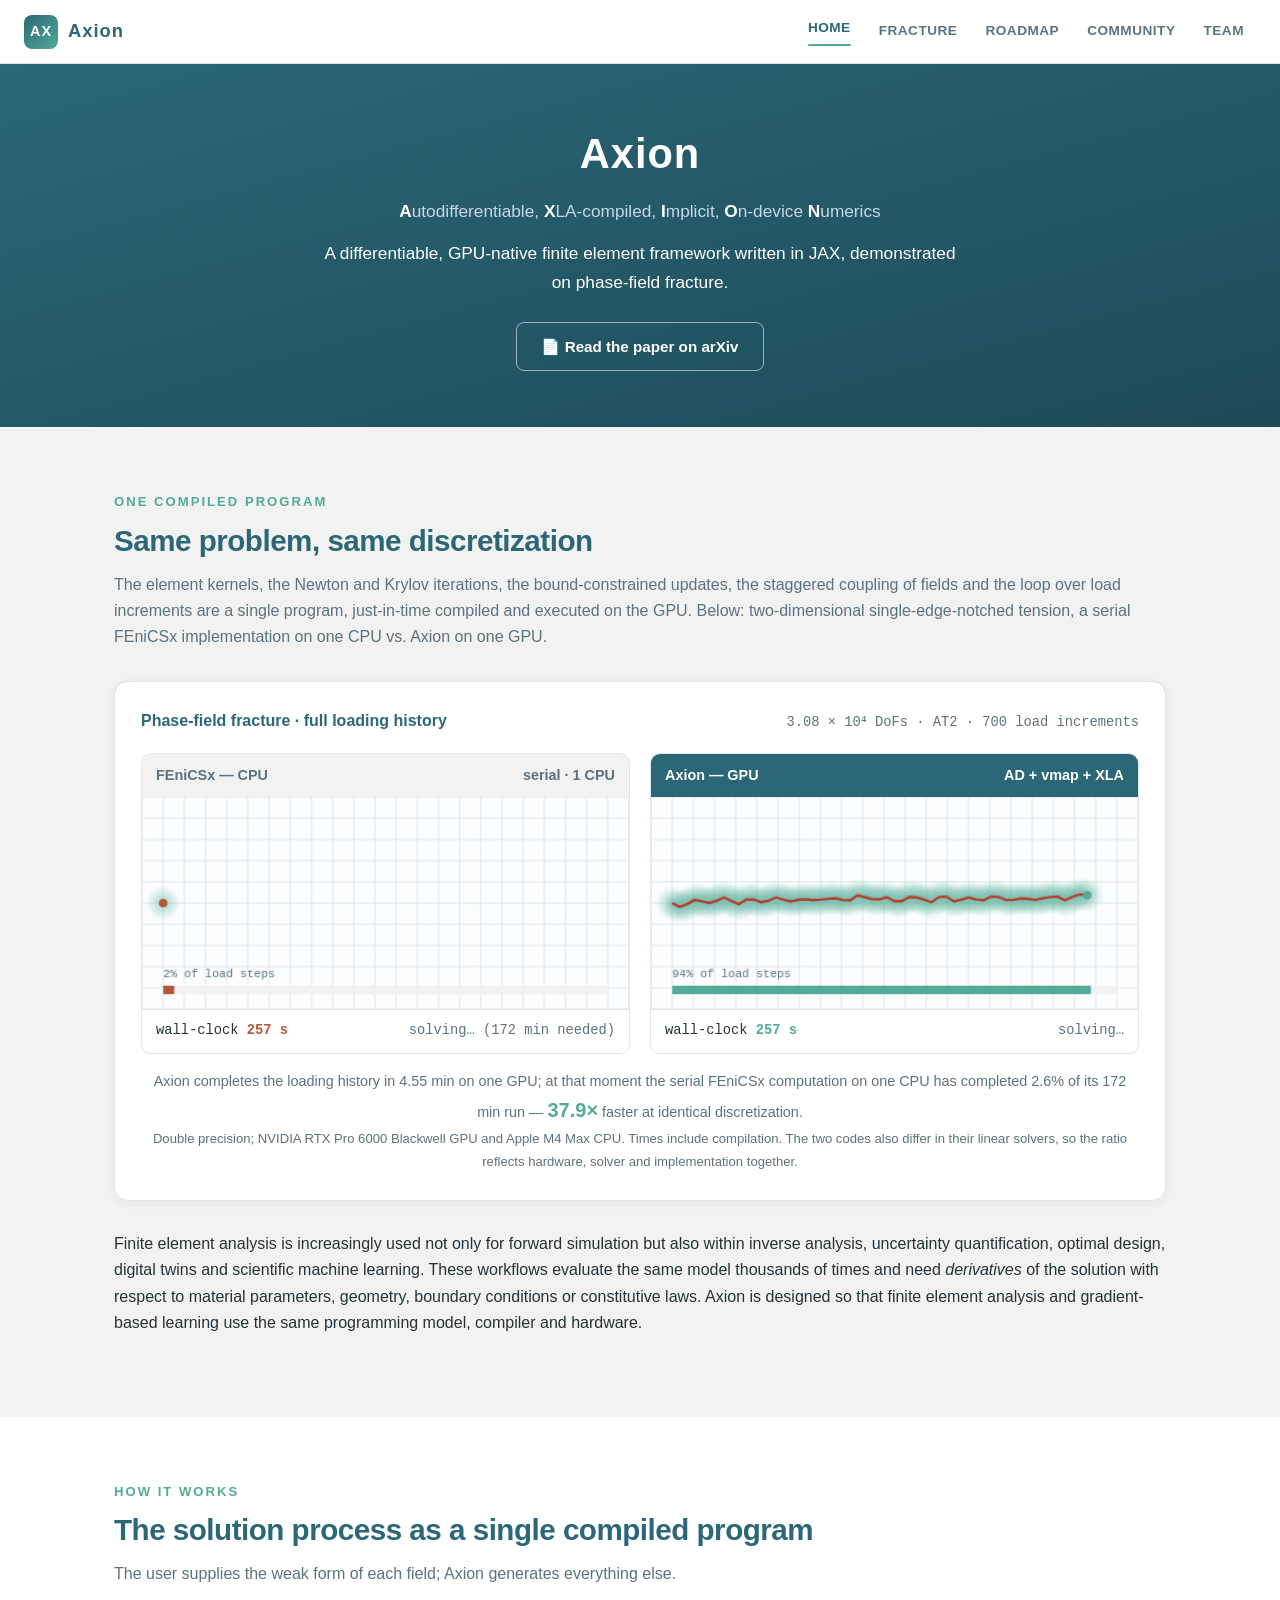
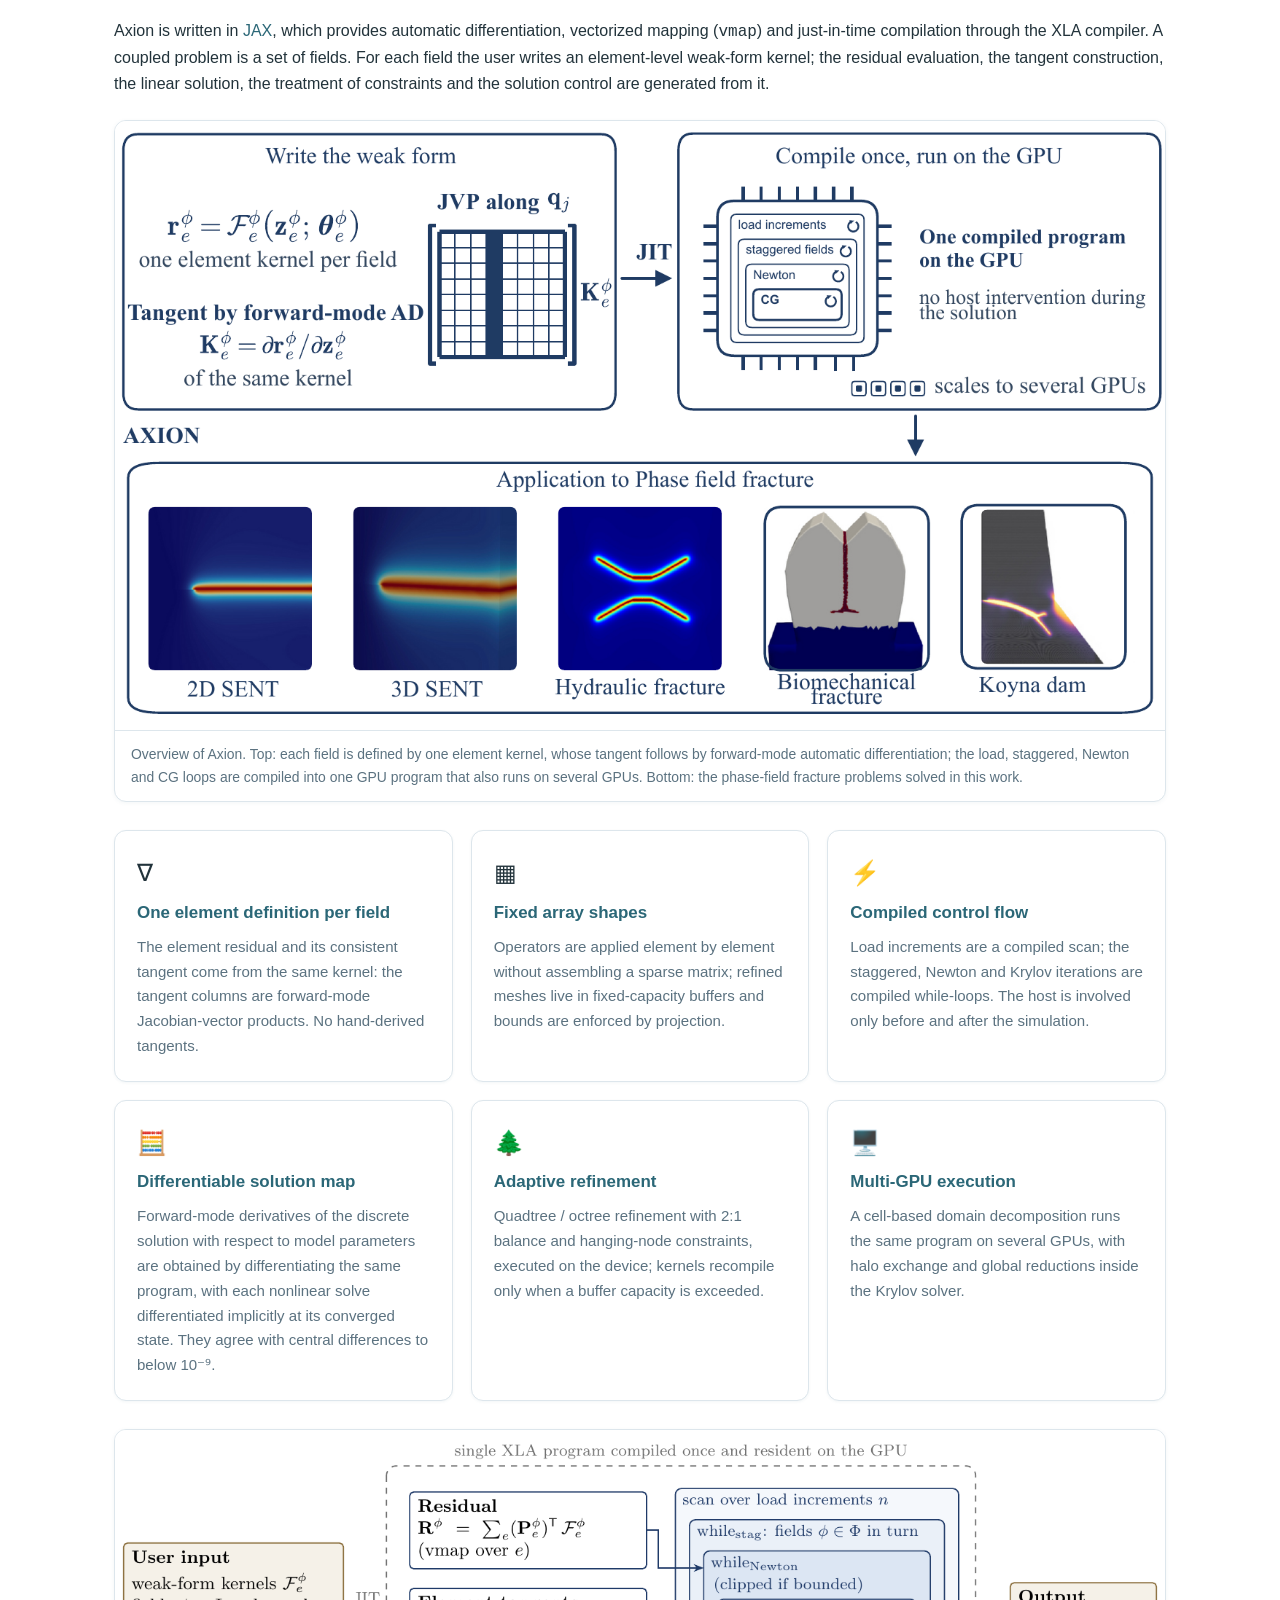
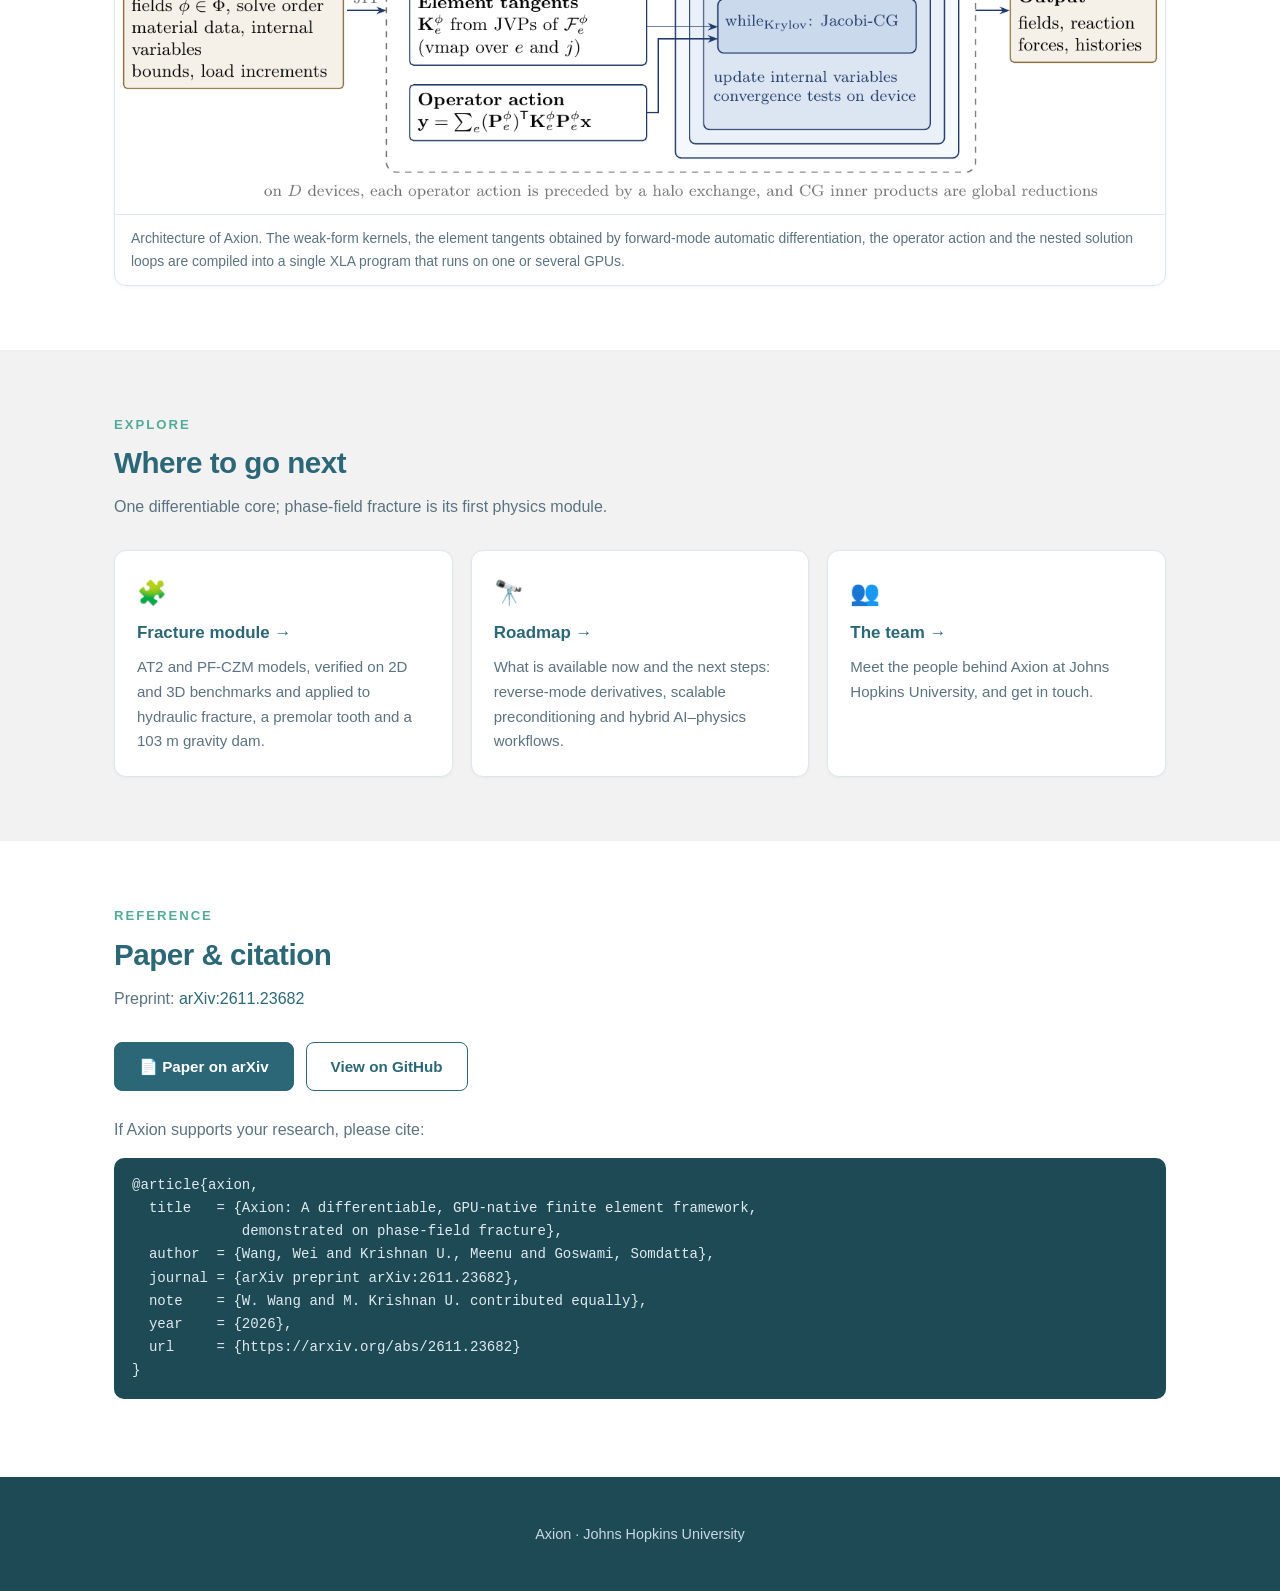
==== commit b3515bae: "update" ====
--- a/index.html
+++ b/index.html
@@ -5,7 +5,7 @@
 <meta name="viewport" content="width=device-width, initial-scale=1.0">
 <title>Axion — A differentiable, GPU-native finite element framework</title>
 <meta name="description" content="Axion: a differentiable, GPU-native finite element framework written in JAX. The complete nonlinear solution process, including load stepping, is compiled into a single program that runs on the GPU. Demonstrated on phase-field fracture.">
-<link rel="stylesheet" href="assets/styles.css">
+<link rel="stylesheet" href="assets/styles.css?v=2">
 </head>
 <body>
 
